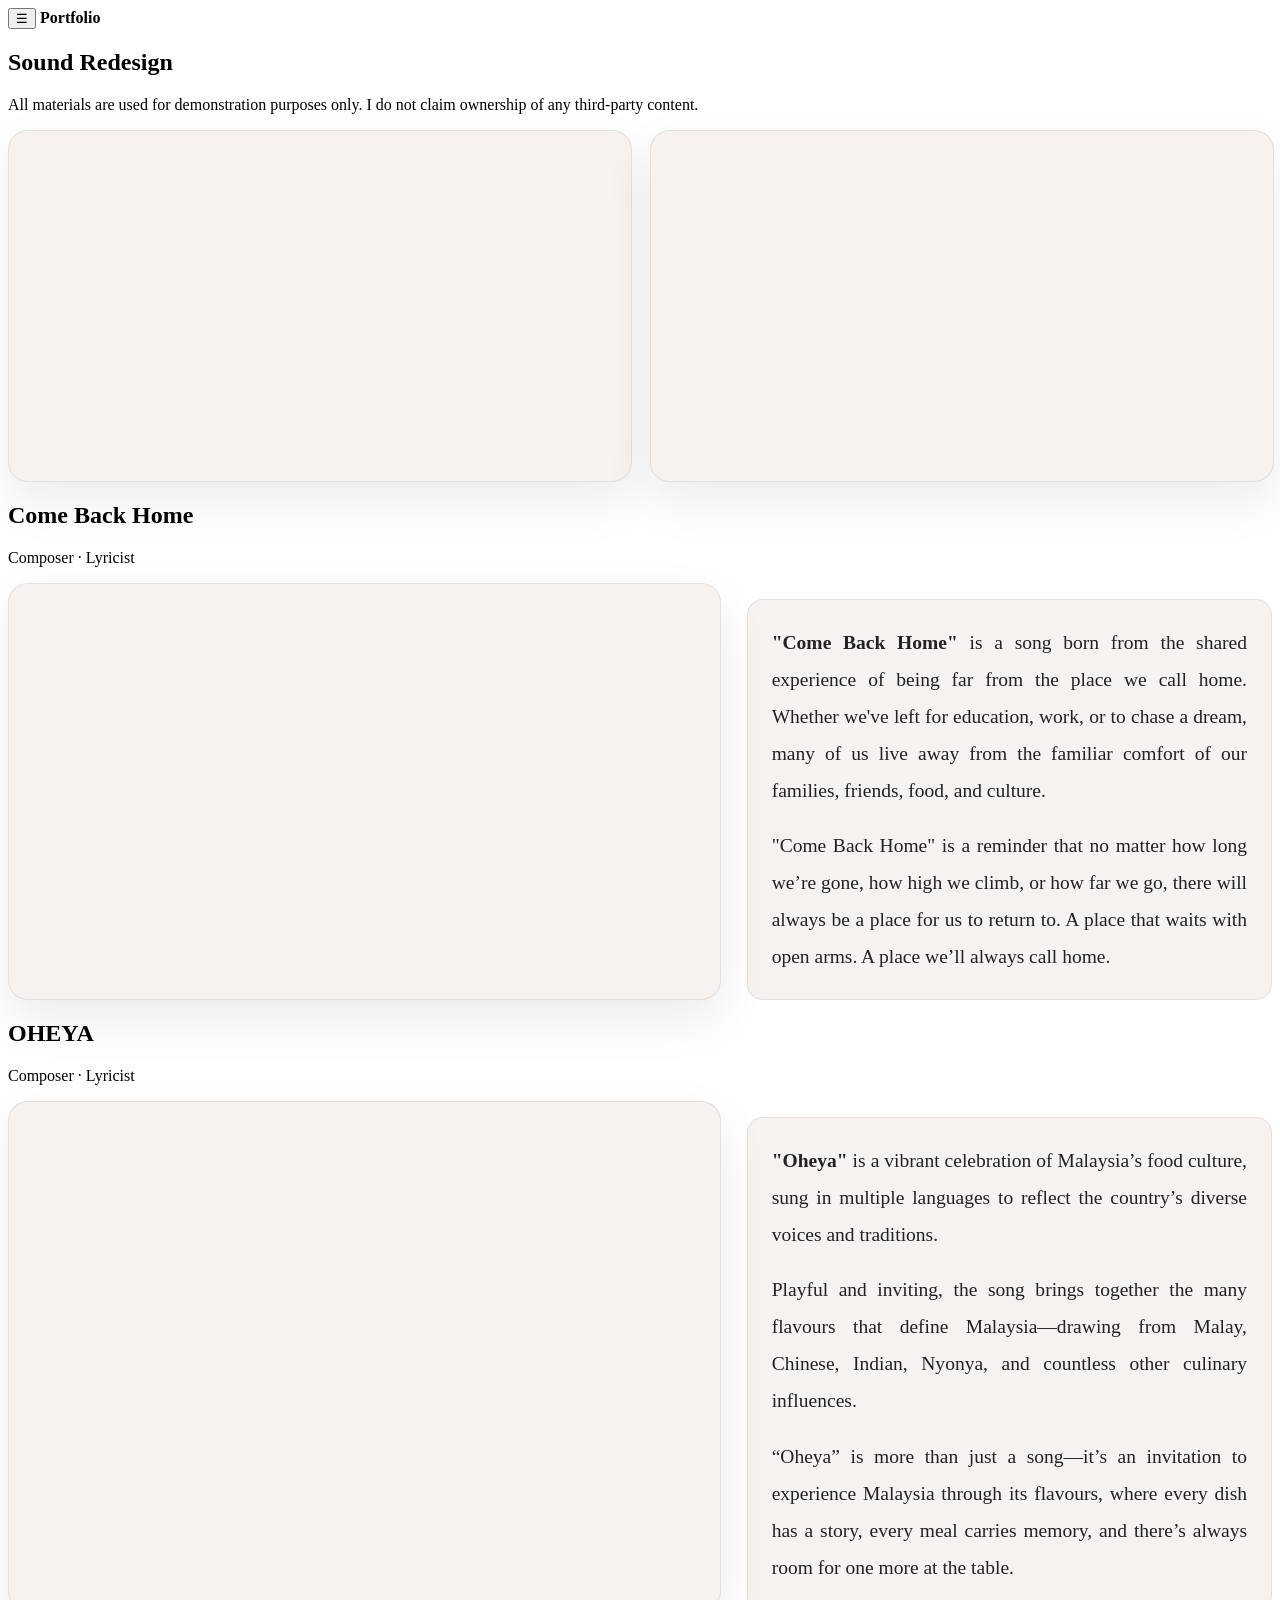
==== video.html @ f1028a9a "V1.3" ====
<!DOCTYPE html>
<html lang="en">
<head>
  <meta charset="UTF-8" />
  <title>Music Portfolio - Video</title>
  <meta name="viewport" content="width=device-width, initial-scale=1.0" />

  <!-- GLOBAL -->
  <link rel="stylesheet" href="css/style.css" />

  <!-- PAGE -->
  <link rel="stylesheet" href="css/video.css" />
</head>

<body data-page="video">

  <div class="layout">

    <!-- SIDEBAR -->
    <div id="sidebar-slot"></div>

    <!-- MAIN CONTENT -->
    <main class="content">

      <!-- MOBILE TOPBAR -->
      <div class="topbar">
        <button class="menu-btn" onclick="toggleSidebar()">☰</button>
        <strong>Portfolio</strong>
      </div>

      <!-- =========================
           SOUND REDESIGN
      ========================== -->
      <section class="section video-section">

        <div class="section-head">
          <div>
            <h2>Sound Redesign</h2>
            <p>
              All materials are used for demonstration purposes only.
              I do not claim ownership of any third-party content.
            </p>
          </div>
        </div>

        <div class="video-grid">

          <!-- VIDEO 1 -->
          <div class="video-card">
            <div class="video-frame">
              <iframe
                src="https://drive.google.com/file/d/1o01Sp9xp20M3JjU2_WlpPUoOJJ-l3jnd/preview"
                title="Sound Redesign 1"
                allowfullscreen>
              </iframe>
            </div>
          </div>

          <!-- VIDEO 2 -->
          <div class="video-card">
            <div class="video-frame">
              <iframe
                src="https://drive.google.com/file/d/1RaMtO6EDHnXOCpdJxm8ndBtfvwkJO1qH/preview"
                title="Sound Redesign 2"
                allowfullscreen>
              </iframe>
            </div>
          </div>

        </div>

      </section>

      <!-- =========================
           COME BACK HOME
      ========================== -->
      <section class="section video-section">

        <div class="section-head">
          <div>
            <h2>Come Back Home</h2>
            <p>Composer · Lyricist</p>
          </div>
        </div>

        <div class="video-side">

          <!-- LEFT -->
          <div class="video-frame">
            <iframe
              src="https://drive.google.com/file/d/1Ku4mVzlPmNLSE2oBfP_XYjWfmCKIkG9H/preview"
              title="Come Back Home"
              allowfullscreen>
            </iframe>
          </div>

          <!-- RIGHT -->
          <div class="video-description light">
            <p>
              <b>"Come Back Home"</b> is a song born from the shared
              experience of being far from the place we call home.
              Whether we've left for education, work, or to chase a dream,
              many of us live away from the familiar comfort of our families,
              friends, food, and culture.
            </p>

            <p>
              "Come Back Home" is a reminder that no matter how long we’re gone,
              how high we climb, or how far we go, there will always be a place
              for us to return to. A place that waits with open arms.
              A place we’ll always call home.
            </p>
          </div>

        </div>

      </section>

      <!-- =========================
           OHEYA
      ========================== -->
      <section class="section video-section">

        <div class="section-head">
          <div>
            <h2>OHEYA</h2>
            <p>Composer · Lyricist</p>
          </div>
        </div>

        <div class="video-side">

          <!-- LEFT -->
          <div class="video-frame">
            <iframe
              src="https://drive.google.com/file/d/1Eq0krcv96cyKspLSOWH1ccMSFDx4TGs4/preview"
              title="OHEYA"
              allowfullscreen>
            </iframe>
          </div>

          <!-- RIGHT -->
          <div class="video-description light">

            <p>
              <b>"Oheya"</b> is a vibrant celebration of Malaysia’s food culture,
              sung in multiple languages to reflect the country’s diverse
              voices and traditions.
            </p>

            <p>
              Playful and inviting, the song brings together the many flavours
              that define Malaysia—drawing from Malay, Chinese, Indian,
              Nyonya, and countless other culinary influences.
            </p>

            <p>
              “Oheya” is more than just a song—it’s an invitation to
              experience Malaysia through its flavours, where every dish
              has a story, every meal carries memory, and there’s always
              room for one more at the table.
            </p>

          </div>

        </div>

      </section>

    </main>
  </div>

  <!-- FOOTER -->
  <div id="footer-slot"></div>

  <!-- MOBILE OVERLAY -->
  <div class="mobile-overlay" onclick="toggleSidebar()"></div>

  <!-- JS -->
  <script src="js/script.js"></script>

</body>
</html>
---- css/video.css ----
.video-grid {
  display: grid;
  grid-template-columns: repeat(2, 1fr);
  gap: 20px;
}

.video-item {
  display: flex;
  flex-direction: column;
  gap: 14px;
}

.video-side {
  display: grid;
  grid-template-columns: 1.15fr 0.85fr;
  gap: 28px;
  align-items: stretch;
}

.video-frame {
  position: relative;
  width: 100%;
  padding-top: 56.25%;
  border-radius: 20px;
  overflow: hidden;
  border: 1px solid rgba(18, 18, 18, 0.08);
  background: #f5f2f0;
  box-shadow: 0 20px 50px rgba(18, 18, 18, 0.08);
}

.video-frame iframe {
  position: absolute;
  inset: 0;
  width: 100%;
  height: 100%;
  border: 0;
}

.video-description {
  margin-top: 16px;
  text-align: left;
  background: var(--card);
  border: 1px solid var(--border);
  border-radius: 18px;
  padding: 18px 20px;
  color: var(--foreground);
}

.video-description.light {
  background: #F5F2F0;
  border: 1px solid rgba(18,18,18,0.08);
  border-radius: 16px;
  padding: 24px;
  display: flex;
  flex-direction: column;
  justify-content: center;

  text-align: justify;
}

.video-description.light h3 {
  margin: 0 0 8px;
  font-size: 1.15rem;
  font-weight: 700;
  color: #000;
}

.video-description.light p {
  margin: 0 0 18px;
  color: #222;
  line-height: 1.9;

  font-size: 1.22rem;
}

.video-description.light p:last-child {
  margin-bottom: 0;
}

@media (max-width: 900px) {
  .video-grid {
    grid-template-columns: 1fr;
  }

  .video-side {
    grid-template-columns: 1fr;
  }
}
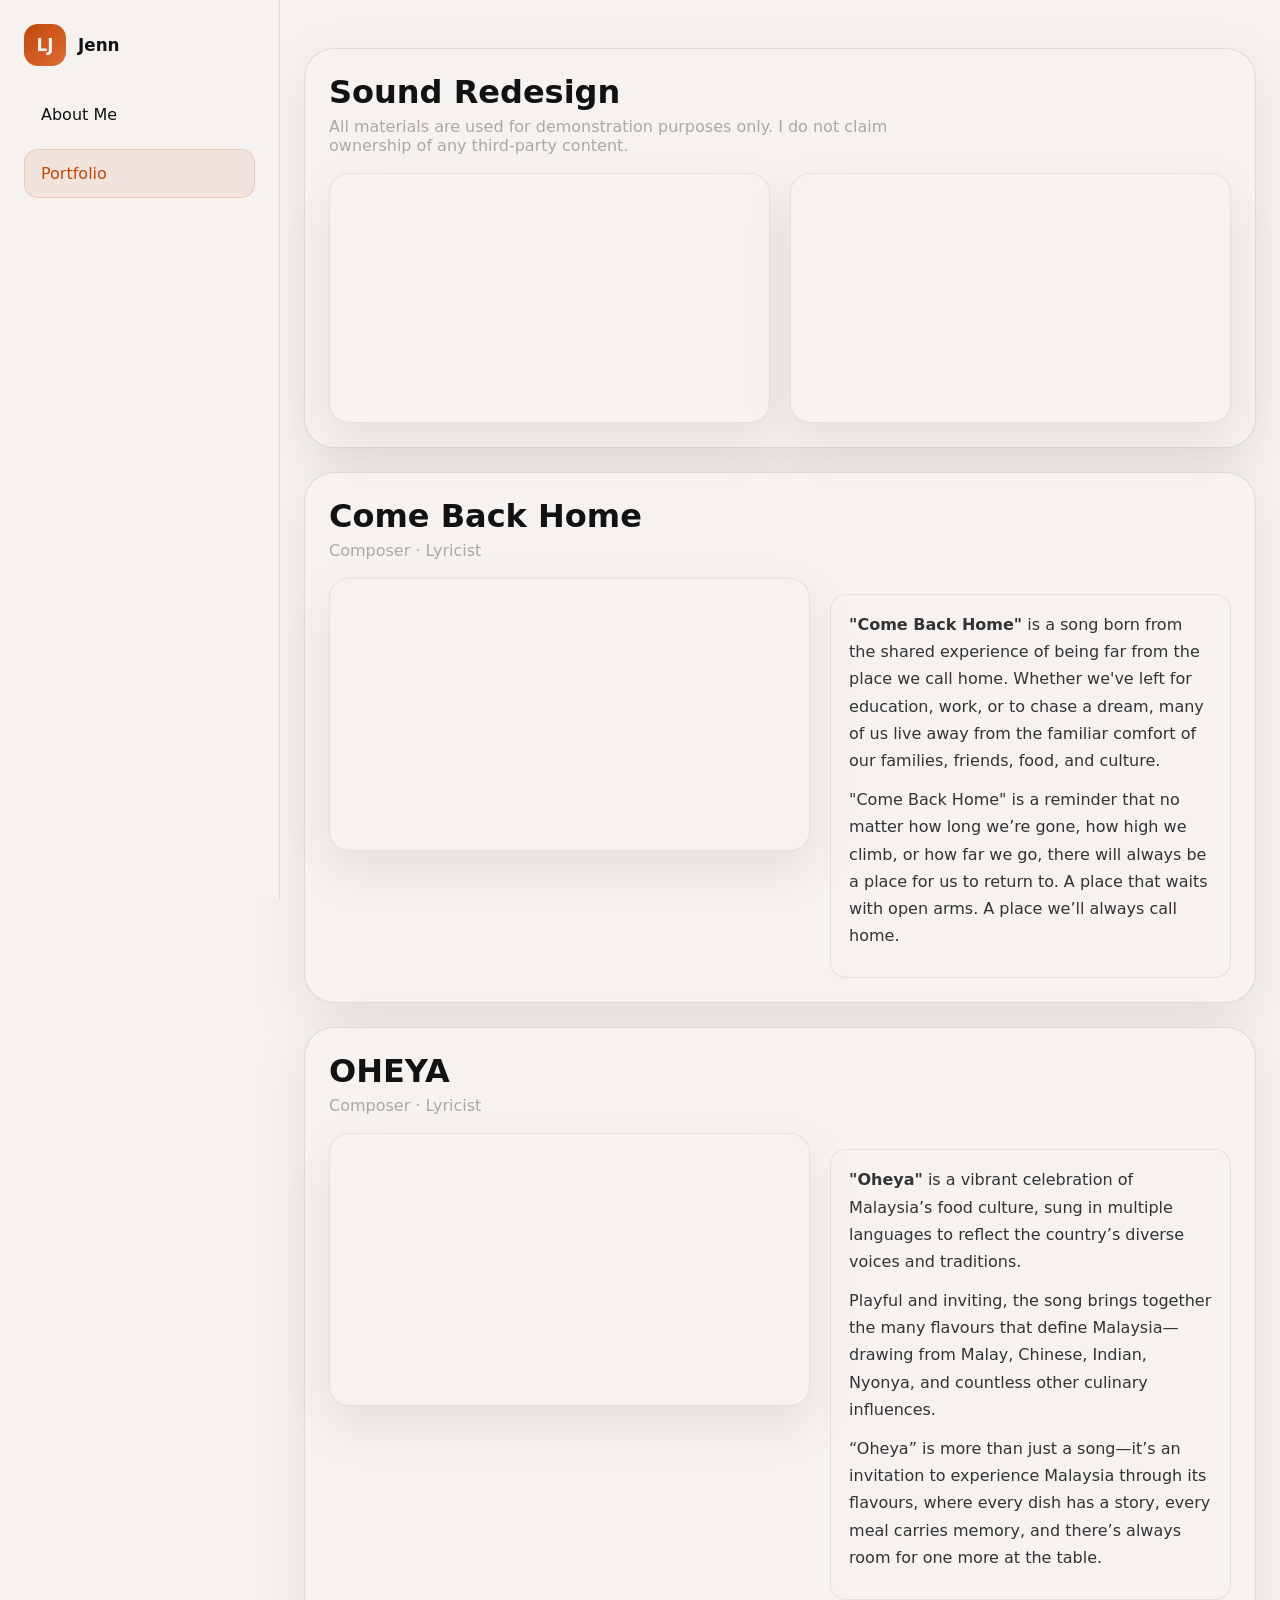
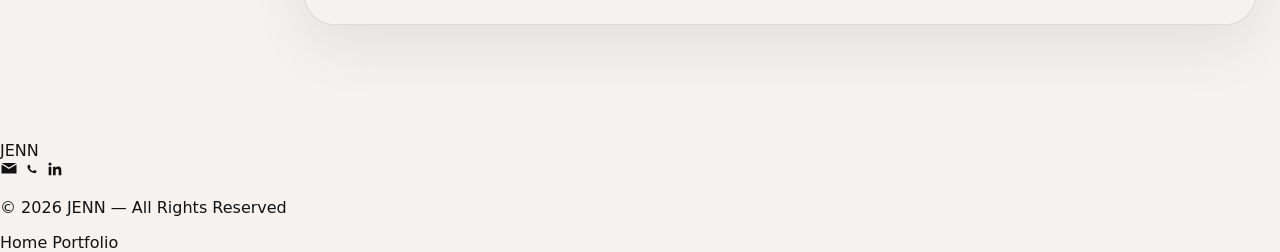
==== commit c644c773: "v1.3" ====
--- a/video.html
+++ b/video.html
@@ -5,11 +5,11 @@
   <title>Music Portfolio - Video</title>
   <meta name="viewport" content="width=device-width, initial-scale=1.0" />
 
-  <!-- GLOBAL -->
-  <link rel="stylesheet" href="css/style.css" />
-
-  <!-- PAGE -->
-  <link rel="stylesheet" href="css/video.css" />
+  <!-- CSS -->
+  <link rel="stylesheet" href="css/style.css">
+  <link rel="stylesheet" href="css/sidebar.css">
+  <link rel="stylesheet" href="css/footer.css">
+  <link rel="stylesheet" href="css/video.css">
 </head>
 
 <body data-page="video">
--- a/css/style.css
+++ b/css/style.css
@@ -0,0 +1,409 @@
+:root {
+  --bg: #F5F2F0;
+  --panel: #F5F2F0;
+  --panel-2: #F5F2F0;
+  --text: #121212;
+  --muted: #AEA8A3;
+  --line: rgba(18, 18, 18, 0.10);
+  --green: #1db954;
+  --green-2: #2de36d;
+  --shadow: 0 20px 60px rgba(18, 18, 18, 0.08);
+  --radius: 24px;
+  --radius-sm: 16px;
+  --sidebar-width: 280px;
+  --footer-height: 92px;
+
+  --background: #F5F2F0;
+  --foreground: #121212;
+  --card: #F5F2F0;
+  --card-foreground: #121212;
+  --popover: #F5F2F0;
+  --popover-foreground: #121212;
+  --primary: #C1480B;
+  --primary-foreground: #F5F2F0;
+  --secondary: #AEA8A3;
+  --secondary-foreground: #121212;
+  --border: rgba(18, 18, 18, 0.10);
+  --input: rgba(18, 18, 18, 0.10);
+  --ring: #C1480B;
+
+  --font-display: "Playfair Display", Georgia, serif;
+  --font-body: "Inter", system-ui, sans-serif;
+  --font-mono: "JetBrains Mono", monospace;
+}
+
+* {
+  box-sizing: border-box;
+}
+
+html {
+  scroll-behavior: smooth;
+}
+
+body {
+  margin: 0;
+  overflow-x: hidden;
+  font-family: var(--font-body);
+  background: var(--background);
+  color: var(--foreground);
+  min-height: 100vh;
+  padding-bottom: env(safe-area-inset-bottom);
+}
+
+a {
+  color: inherit;
+  text-decoration: none;
+}
+
+img {
+  max-width: 100%;
+  display: block;
+}
+
+.layout {
+  display: grid;
+  grid-template-columns: var(--sidebar-width) minmax(0, 1fr);
+  min-height: 100vh;
+  align-items: start;
+}
+
+.content {
+  min-width: 0;
+  padding: 24px;
+  padding-bottom: calc(var(--footer-height) + 24px);
+}
+
+.topbar {
+  display: none;
+  align-items: center;
+  justify-content: space-between;
+  gap: 16px;
+  margin-bottom: 18px;
+}
+
+.menu-btn {
+  width: 48px;
+  height: 48px;
+  border-radius: 14px;
+  border: 1px solid var(--border);
+  background: #ffffff;
+  color: var(--foreground);
+  display: grid;
+  place-items: center;
+  cursor: pointer;
+}
+
+.hero,
+.section {
+  background: var(--card);
+  border: 1px solid var(--border);
+  border-radius: calc(var(--radius) + 6px);
+  box-shadow: var(--shadow);
+}
+
+.hero {
+  padding: 26px;
+  overflow: hidden;
+  position: relative;
+}
+
+.hero-grid {
+  display: grid;
+  gap: 24px;
+  align-items: center;
+}
+
+.eyebrow {
+  display: inline-flex;
+  align-items: center;
+  gap: 8px;
+  padding: 8px 12px;
+  border-radius: 999px;
+  background: rgba(193, 72, 11, 0.08);
+  color: var(--primary);
+  border: 1px solid rgba(193, 72, 11, 0.16);
+  font-size: 0.9rem;
+  margin-bottom: 16px;
+}
+
+.hero h1 {
+  font-size: clamp(2.2rem, 5vw, 4.6rem);
+  line-height: 0.95;
+  margin: 0 0 16px;
+  letter-spacing: -0.05em;
+  color: var(--foreground);
+}
+
+.hero p {
+  margin: 0 0 22px;
+  color: var(--muted);
+  font-size: 1.05rem;
+  line-height: 1.8;
+  max-width: 58ch;
+}
+
+.hero-actions {
+  display: flex;
+  flex-wrap: wrap;
+  gap: 12px;
+  margin-bottom: 24px;
+}
+
+.section {
+  margin-top: 24px;
+  background: var(--card);
+  border: 1px solid var(--border);
+  border-radius: calc(var(--radius) + 6px);
+  box-shadow: var(--shadow);
+  padding: 24px;
+}
+
+.section-head {
+  display: flex;
+  align-items: end;
+  justify-content: space-between;
+  gap: 12px;
+  margin-bottom: 18px;
+  flex-wrap: wrap;
+  text-align: left;
+}
+
+.section-head h2 {
+  margin: 0 0 6px;
+  font-size: clamp(1.4rem, 2.8vw, 2rem);
+  color: var(--foreground);
+}
+
+.section-head p {
+  margin: 0;
+  color: var(--muted);
+  max-width: 60ch;
+}
+
+.btn {
+  display: inline-flex;
+  align-items: center;
+  justify-content: center;
+  gap: 10px;
+  border: 0;
+  border-radius: 999px;
+  padding: 12px 18px;
+  cursor: pointer;
+  transition: 0.2s ease;
+  white-space: nowrap;
+}
+
+.btn-primary {
+  background: linear-gradient(135deg, var(--primary), #de6c35);
+  color: var(--primary-foreground);
+  font-weight: 800;
+}
+
+.btn-primary:hover {
+  transform: translateY(-1px);
+}
+
+.btn-ghost {
+  background: transparent;
+  color: var(--foreground);
+  border: 1px solid var(--border);
+}
+
+.btn-ghost:hover {
+  border-color: rgba(193, 72, 11, 0.30);
+  color: var(--primary);
+}
+
+.card {
+  background: var(--card);
+  border: 1px solid var(--border);
+  border-radius: 22px;
+  overflow: hidden;
+  transition: 0.2s ease;
+  color: var(--foreground);
+}
+
+.card:hover {
+  transform: translateY(-3px);
+}
+
+.card img {
+  width: 100%;
+  height: 210px;
+  object-fit: cover;
+}
+
+.card-body {
+  padding: 18px;
+}
+
+.tag {
+  display: inline-flex;
+  padding: 7px 10px;
+  border-radius: 999px;
+  background: rgba(193, 72, 11, 0.08);
+  color: var(--primary);
+  border: 1px solid rgba(193, 72, 11, 0.16);
+  font-size: 0.82rem;
+  margin-bottom: 12px;
+}
+
+.card h3 {
+  margin: 0 0 10px;
+  color: var(--foreground);
+}
+
+.card p,
+.bio-box p,
+.show-box p {
+  color: var(--muted);
+  line-height: 1.7;
+}
+
+.split {
+  display: grid;
+  grid-template-columns: 1fr 1fr;
+  gap: 16px;
+}
+
+.bio-box,
+.show-box {
+  background: var(--card);
+  border: 1px solid var(--border);
+  border-radius: 22px;
+  padding: 20px;
+  color: var(--foreground);
+}
+
+.list {
+  display: grid;
+  gap: 12px;
+  margin-top: 14px;
+}
+
+.list-item {
+  display: flex;
+  align-items: center;
+  justify-content: space-between;
+  gap: 16px;
+  padding: 14px 16px;
+  border-radius: 16px;
+  background: rgba(255, 255, 255, 0.50);
+  border: 1px solid rgba(18, 18, 18, 0.06);
+}
+
+.list-item strong {
+  display: block;
+  margin-bottom: 3px;
+  color: var(--foreground);
+}
+
+.list-item span {
+  color: var(--muted);
+  font-size: 0.94rem;
+}
+
+.player-card {
+  background: var(--card);
+  border: 1px solid var(--border);
+  border-radius: 28px;
+  padding: 18px;
+  overflow: hidden;
+}
+
+.album-art {
+  aspect-ratio: 1 / 1;
+  border-radius: 24px;
+  background:
+    linear-gradient(145deg, rgba(255, 255, 255, 0.20), rgba(255, 255, 255, 0.05)),
+    url('https://images.unsplash.com/photo-1516280440614-37939bbacd81?auto=format&fit=crop&w=1200&q=80') center/cover;
+  border: 1px solid var(--border);
+  display: flex;
+  align-items: end;
+  padding: 18px;
+  min-height: 320px;
+}
+
+.about-art {
+  background:
+    linear-gradient(145deg, rgba(255, 255, 255, 0.20), rgba(255, 255, 255, 0.05)),
+    url('https://images.unsplash.com/photo-1487180144351-b8472da7d491?auto=format&fit=crop&w=1200&q=80') center/cover;
+}
+
+.track-meta {
+  background: rgba(245, 242, 240, 0.88);
+  backdrop-filter: blur(14px);
+  border: 1px solid var(--border);
+  border-radius: 18px;
+  padding: 14px;
+  width: 100%;
+  color: var(--foreground);
+}
+
+.track-meta small {
+  color: var(--primary);
+  display: block;
+  margin-bottom: 6px;
+  font-weight: 700;
+}
+
+.track-meta h3 {
+  margin: 0 0 6px;
+  color: var(--foreground);
+}
+
+.track-meta p {
+  margin: 0;
+  color: var(--muted);
+}
+
+.mobile-overlay {
+  display: none;
+  position: fixed;
+  inset: 0;
+  background: rgba(0, 0, 0, 0.35);
+  z-index: 19;
+}
+
+@media (max-width: 1060px) {
+  .layout {
+    grid-template-columns: 1fr;
+  }
+
+  .topbar {
+    display: flex;
+  }
+
+  .hero-grid,
+  .cards,
+  .split {
+    grid-template-columns: 1fr;
+  }
+
+  .content {
+    padding: 18px;
+    padding-bottom: calc(var(--footer-height) + 24px);
+  }
+}
+
+@media (max-width: 720px) {
+  .hero {
+    padding: 20px;
+  }
+
+  .section {
+    padding: 18px;
+  }
+
+  .cards {
+    grid-template-columns: 1fr;
+  }
+
+  .hero h1 {
+    line-height: 1.02;
+  }
+
+  .card img {
+    height: 190px;
+  }
+}
--- a/css/sidebar.css
+++ b/css/sidebar.css
@@ -0,0 +1,129 @@
+#sidebar-slot {
+  width: var(--sidebar-width);
+}
+
+.sidebar {
+  position: sticky;
+  top: 0;
+  width: var(--sidebar-width);
+  height: 100vh;
+  background: var(--card);
+  border-right: 1px solid var(--border);
+  padding: 24px;
+  display: flex;
+  flex-direction: column;
+  gap: 24px;
+}
+
+.brand {
+  display: flex;
+  align-items: center;
+  gap: 12px;
+  font-weight: 800;
+  font-size: 1.05rem;
+  color: var(--foreground);
+}
+
+.brand-badge {
+  width: 42px;
+  height: 42px;
+  border-radius: 14px;
+  background: linear-gradient(135deg, var(--primary), #de6c35);
+  display: grid;
+  place-items: center;
+  color: var(--primary-foreground);
+  font-weight: 900;
+}
+
+.brand-sub {
+  font-size: 0.85rem;
+  color: var(--muted);
+  font-weight: 500;
+  margin-top: 2px;
+}
+
+.nav {
+  display: grid;
+  gap: 10px;
+}
+
+.nav a {
+  padding: 14px 16px;
+  border-radius: 14px;
+  color: var(--secondary-foreground);
+  border: 1px solid transparent;
+  transition: 0.2s ease;
+}
+
+.nav a:hover,
+.nav a.active {
+  color: var(--primary);
+  background: rgba(193, 72, 11, 0.08);
+  border-color: rgba(193, 72, 11, 0.16);
+}
+
+.topbar {
+  position: relative;
+  z-index: 30;
+}
+
+.menu-btn {
+  position: relative;
+  z-index: 31;
+}
+
+.mobile-overlay {
+  display: none;
+  position: fixed;
+  inset: 0;
+  background: rgba(0, 0, 0, 0.35);
+  z-index: 19;
+  touch-action: none;
+}
+
+.mobile-overlay.show {
+  display: block;
+}
+
+@media (max-width: 1060px) {
+  .sidebar {
+    position: fixed;
+    left: 0;
+    top: 0;
+    z-index: 20;
+    width: 290px;
+
+    transform: translateX(-100%);
+    transition: transform 0.25s ease;
+  }
+
+  .sidebar.open {
+    transform: translateX(0);
+  }
+
+  .mobile-overlay.show {
+    display: block;
+  }
+
+  .content {
+    position: relative;
+    z-index: 1;
+    min-width: 0;
+    width: 100%;
+  }
+
+  .topbar {
+    position: sticky;
+    top: 0;
+    background: var(--background);
+    z-index: 30;
+  }
+
+  #sidebar-slot {
+    width: 0;
+  }
+
+  .layout {
+    grid-template-columns: 1fr;
+  }
+}
--- a/css/video.css
+++ b/css/video.css
@@ -12,9 +12,9 @@
 
 .video-side {
   display: grid;
-  grid-template-columns: 1.15fr 0.85fr;
-  gap: 28px;
-  align-items: stretch;
+  grid-template-columns: 1.2fr 1fr;
+  gap: 20px;
+  align-items: start;
 }
 
 .video-frame {
@@ -48,14 +48,9 @@
 
 .video-description.light {
   background: #F5F2F0;
-  border: 1px solid rgba(18,18,18,0.08);
+  border: 1px solid rgba(18, 18, 18, 0.08);
   border-radius: 16px;
-  padding: 24px;
-  display: flex;
-  flex-direction: column;
-  justify-content: center;
-
-  text-align: justify;
+  padding: 16px 18px;
 }
 
 .video-description.light h3 {
@@ -66,15 +61,9 @@
 }
 
 .video-description.light p {
-  margin: 0 0 18px;
-  color: #222;
-  line-height: 1.9;
-
-  font-size: 1.22rem;
-}
-
-.video-description.light p:last-child {
-  margin-bottom: 0;
+  margin: 0 0 12px;
+  color: #333;
+  line-height: 1.7;
 }
 
 @media (max-width: 900px) {
